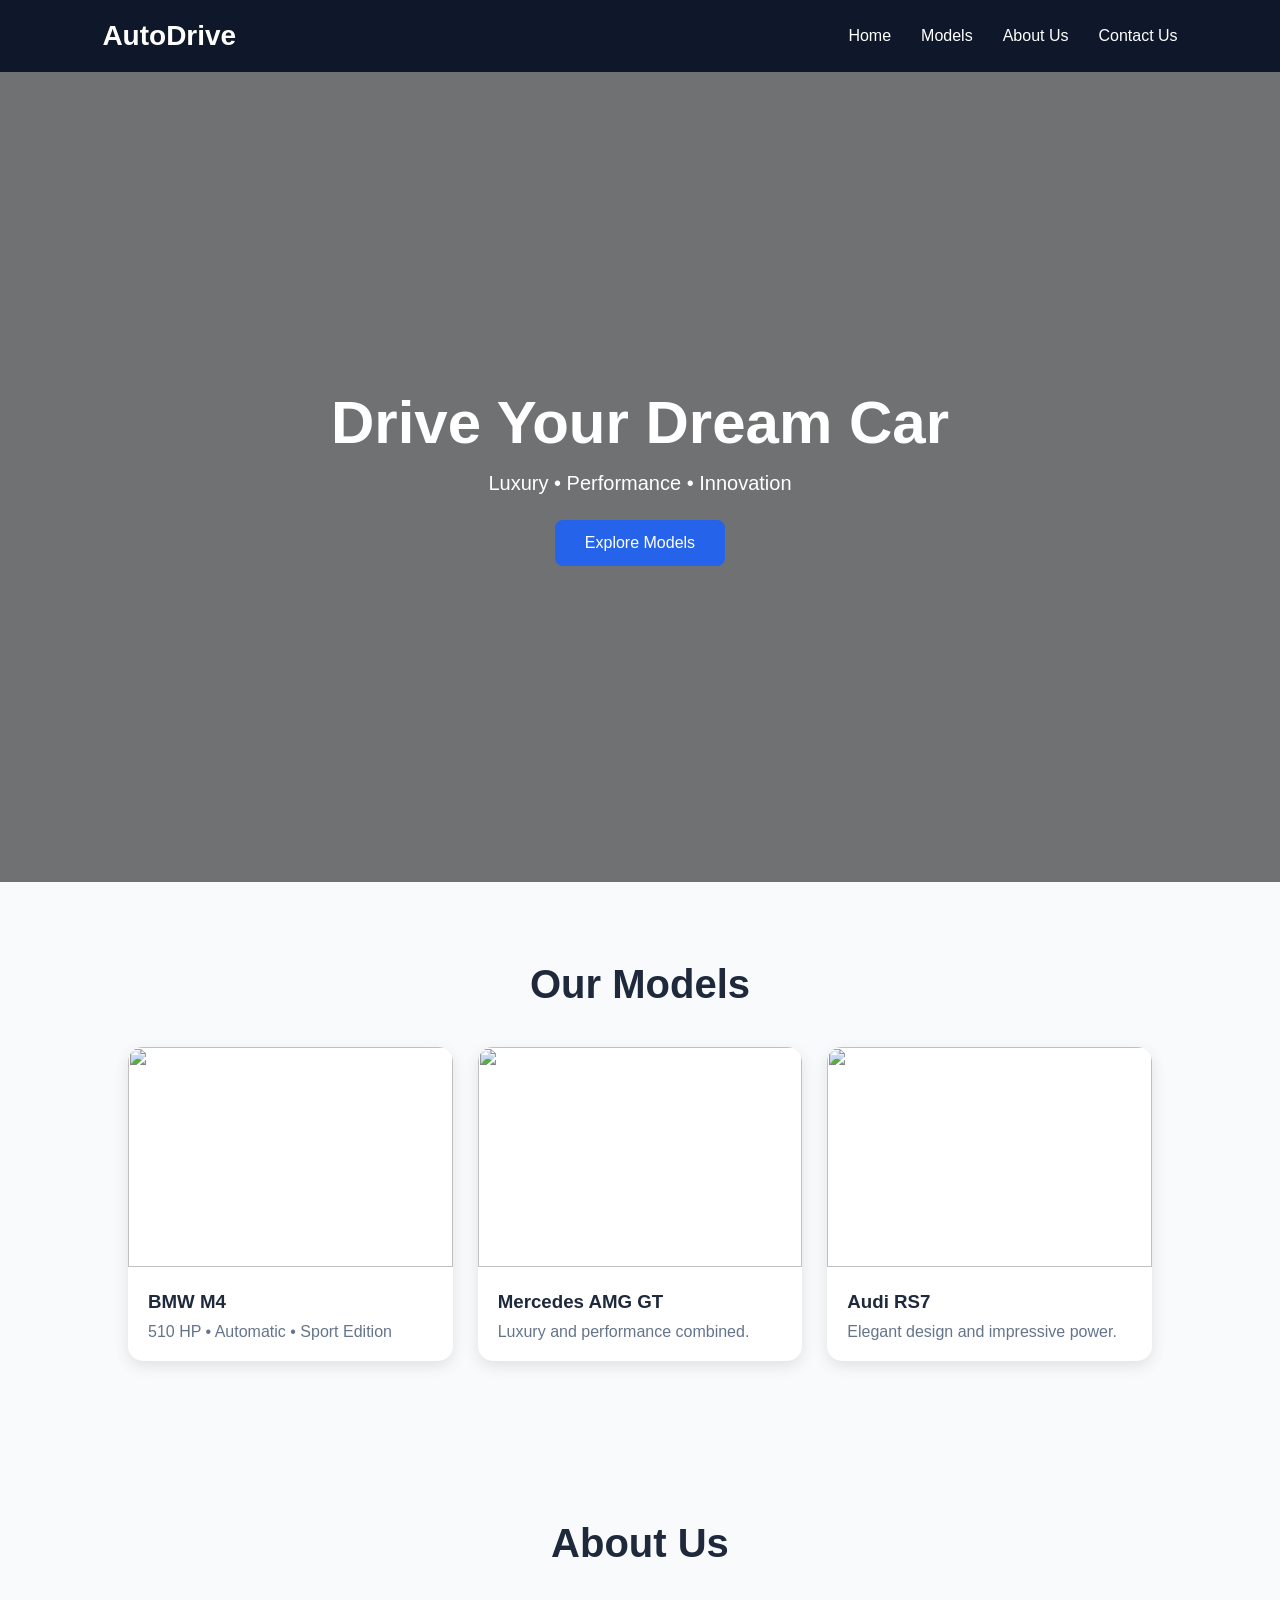
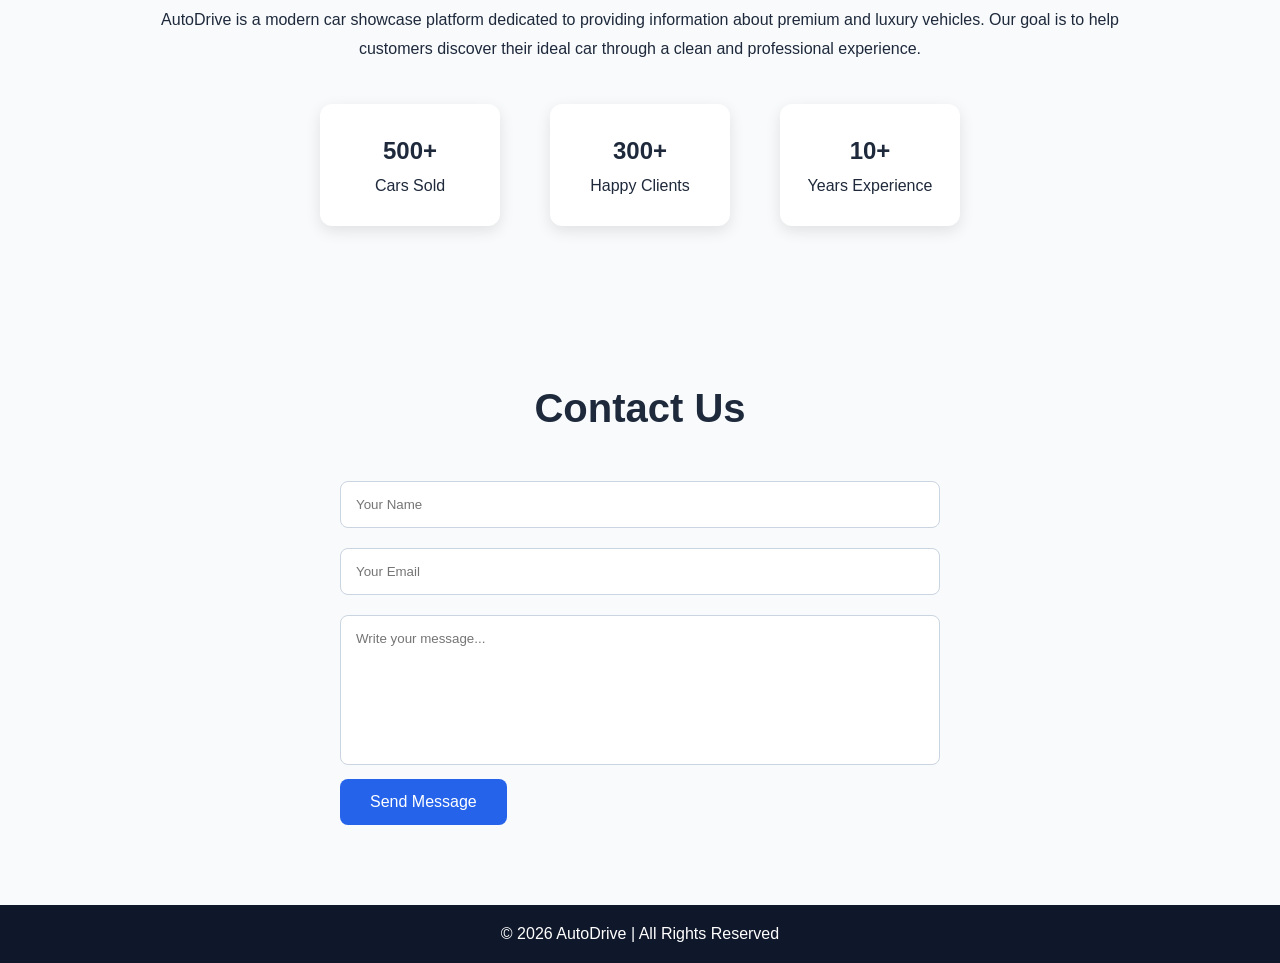
==== Enes/index.html @ 288e5d20 "Model 01" ====
<!DOCTYPE html>
<html lang="en">
<head>
<meta charset="UTF-8">
<meta name="viewport" content="width=device-width, initial-scale=1.0">
<title>AutoDrive</title>

<style>
*{
    margin:0;
    padding:0;
    box-sizing:border-box;
    font-family:Segoe UI, sans-serif;
}

html{
    scroll-behavior:smooth;
}

body{
    background:#f8fafc;
    color:#1e293b;
}

/* Navbar */
nav{
    background:#0f172a;
    padding:20px 8%;
    display:flex;
    justify-content:space-between;
    align-items:center;
    position:sticky;
    top:0;
    z-index:1000;
}

.logo{
    color:white;
    font-size:28px;
    font-weight:bold;
}

nav ul{
    display:flex;
    list-style:none;
    gap:30px;
}

nav ul li a{
    color:white;
    text-decoration:none;
    transition:.3s;
}

nav ul li a:hover{
    color:#3b82f6;
}

/* Hero */
.hero{
    height:90vh;
    background:
    linear-gradient(rgba(0,0,0,.55),
    rgba(0,0,0,.55)),
    url('https://images.unsplash.com/photo-1503376780353-7e6692767b70?w=1600');
    background-size:cover;
    background-position:center;
    display:flex;
    justify-content:center;
    align-items:center;
    text-align:center;
    color:white;
}

.hero-content h1{
    font-size:60px;
    margin-bottom:15px;
}

.hero-content p{
    font-size:20px;
    margin-bottom:25px;
}

.btn{
    background:#2563eb;
    color:white;
    padding:14px 30px;
    border:none;
    border-radius:8px;
    cursor:pointer;
    font-size:16px;
    transition:.3s;
}

.btn:hover{
    background:#1d4ed8;
}

/* Sections */
section{
    padding:80px 10%;
}

.section-title{
    text-align:center;
    margin-bottom:40px;
    font-size:40px;
}

/* Models */
.models-container{
    display:grid;
    grid-template-columns:repeat(auto-fit,minmax(250px,1fr));
    gap:25px;
}

.card{
    background:white;
    border-radius:15px;
    overflow:hidden;
    box-shadow:0 5px 15px rgba(0,0,0,.1);
    transition:.3s;
}

.card:hover{
    transform:translateY(-10px);
}

.card img{
    width:100%;
    height:220px;
    object-fit:cover;
}

.card-content{
    padding:20px;
}

.card-content h3{
    margin-bottom:10px;
}

.card-content p{
    color:#64748b;
}

/* About */
.about{
    text-align:center;
    line-height:1.8;
}

.stats{
    margin-top:40px;
    display:flex;
    justify-content:center;
    gap:50px;
    flex-wrap:wrap;
}

.stat{
    background:white;
    padding:25px;
    border-radius:12px;
    width:180px;
    box-shadow:0 5px 15px rgba(0,0,0,.1);
}

/* Contact */
.contact-form{
    max-width:600px;
    margin:auto;
}

.contact-form input,
.contact-form textarea{
    width:100%;
    padding:15px;
    margin:10px 0;
    border:1px solid #cbd5e1;
    border-radius:8px;
}

.contact-form textarea{
    resize:none;
    height:150px;
}

/* Footer */
footer{
    background:#0f172a;
    color:white;
    text-align:center;
    padding:20px;
}

/* Responsive */
@media(max-width:768px){

.hero-content h1{
    font-size:40px;
}

nav{
    flex-direction:column;
    gap:15px;
}

nav ul{
    flex-wrap:wrap;
    justify-content:center;
}
}
</style>
</head>

<body>

<nav>
    <div class="logo">AutoDrive</div>

    <ul>
        <li><a href="#home">Home</a></li>
        <li><a href="#models">Models</a></li>
        <li><a href="#about">About Us</a></li>
        <li><a href="#contact">Contact Us</a></li>
    </ul>
</nav>

<!-- HOME -->
<section class="hero" id="home">
    <div class="hero-content">
        <h1>Drive Your Dream Car</h1>
        <p>Luxury • Performance • Innovation</p>

        <button class="btn" onclick="scrollToModels()">
            Explore Models
        </button>
    </div>
</section>

<!-- MODELS -->
<section id="models">
    <h2 class="section-title">Our Models</h2>

    <div class="models-container">

        <div class="card">
            <img src="https://images.unsplash.com/photo-1555215695-3004980ad54e?w=800">
            <div class="card-content">
                <h3>BMW M4</h3>
                <p>510 HP • Automatic • Sport Edition</p>
            </div>
        </div>

        <div class="card">
            <img src="https://images.unsplash.com/photo-1617788138017-80ad40651399?w=800">
            <div class="card-content">
                <h3>Mercedes AMG GT</h3>
                <p>Luxury and performance combined.</p>
            </div>
        </div>

        <div class="card">
            <img src="https://images.unsplash.com/photo-1549399542-7e3f8b79c341?w=800">
            <div class="card-content">
                <h3>Audi RS7</h3>
                <p>Elegant design and impressive power.</p>
            </div>
        </div>

    </div>
</section>

<!-- ABOUT -->
<section id="about">
    <h2 class="section-title">About Us</h2>

    <div class="about">
        <p>
            AutoDrive is a modern car showcase platform dedicated
            to providing information about premium and luxury vehicles.
            Our goal is to help customers discover their ideal car
            through a clean and professional experience.
        </p>

        <div class="stats">

            <div class="stat">
                <h2>500+</h2>
                <p>Cars Sold</p>
            </div>

            <div class="stat">
                <h2>300+</h2>
                <p>Happy Clients</p>
            </div>

            <div class="stat">
                <h2>10+</h2>
                <p>Years Experience</p>
            </div>

        </div>
    </div>
</section>

<!-- CONTACT -->
<section id="contact">
    <h2 class="section-title">Contact Us</h2>

    <div class="contact-form">

        <input type="text" id="name" placeholder="Your Name">

        <input type="email" id="email" placeholder="Your Email">

        <textarea id="message"
        placeholder="Write your message..."></textarea>

        <button class="btn" onclick="sendMessage()">
            Send Message
        </button>

    </div>
</section>

<footer>
    <p>© 2026 AutoDrive | All Rights Reserved</p>
</footer>

<script>

function scrollToModels(){
    document.getElementById("models")
    .scrollIntoView({behavior:"smooth"});
}

function sendMessage(){

    let name =
    document.getElementById("name").value;

    let email =
    document.getElementById("email").value;

    let message =
    document.getElementById("message").value;

    if(name === "" || email === "" || message === ""){
        alert("Please fill in all fields.");
        return;
    }

    alert("Thank you " + name + "! Your message has been sent.");

    document.getElementById("name").value = "";
    document.getElementById("email").value = "";
    document.getElementById("message").value = "";
}

</script>

</body>
</html>
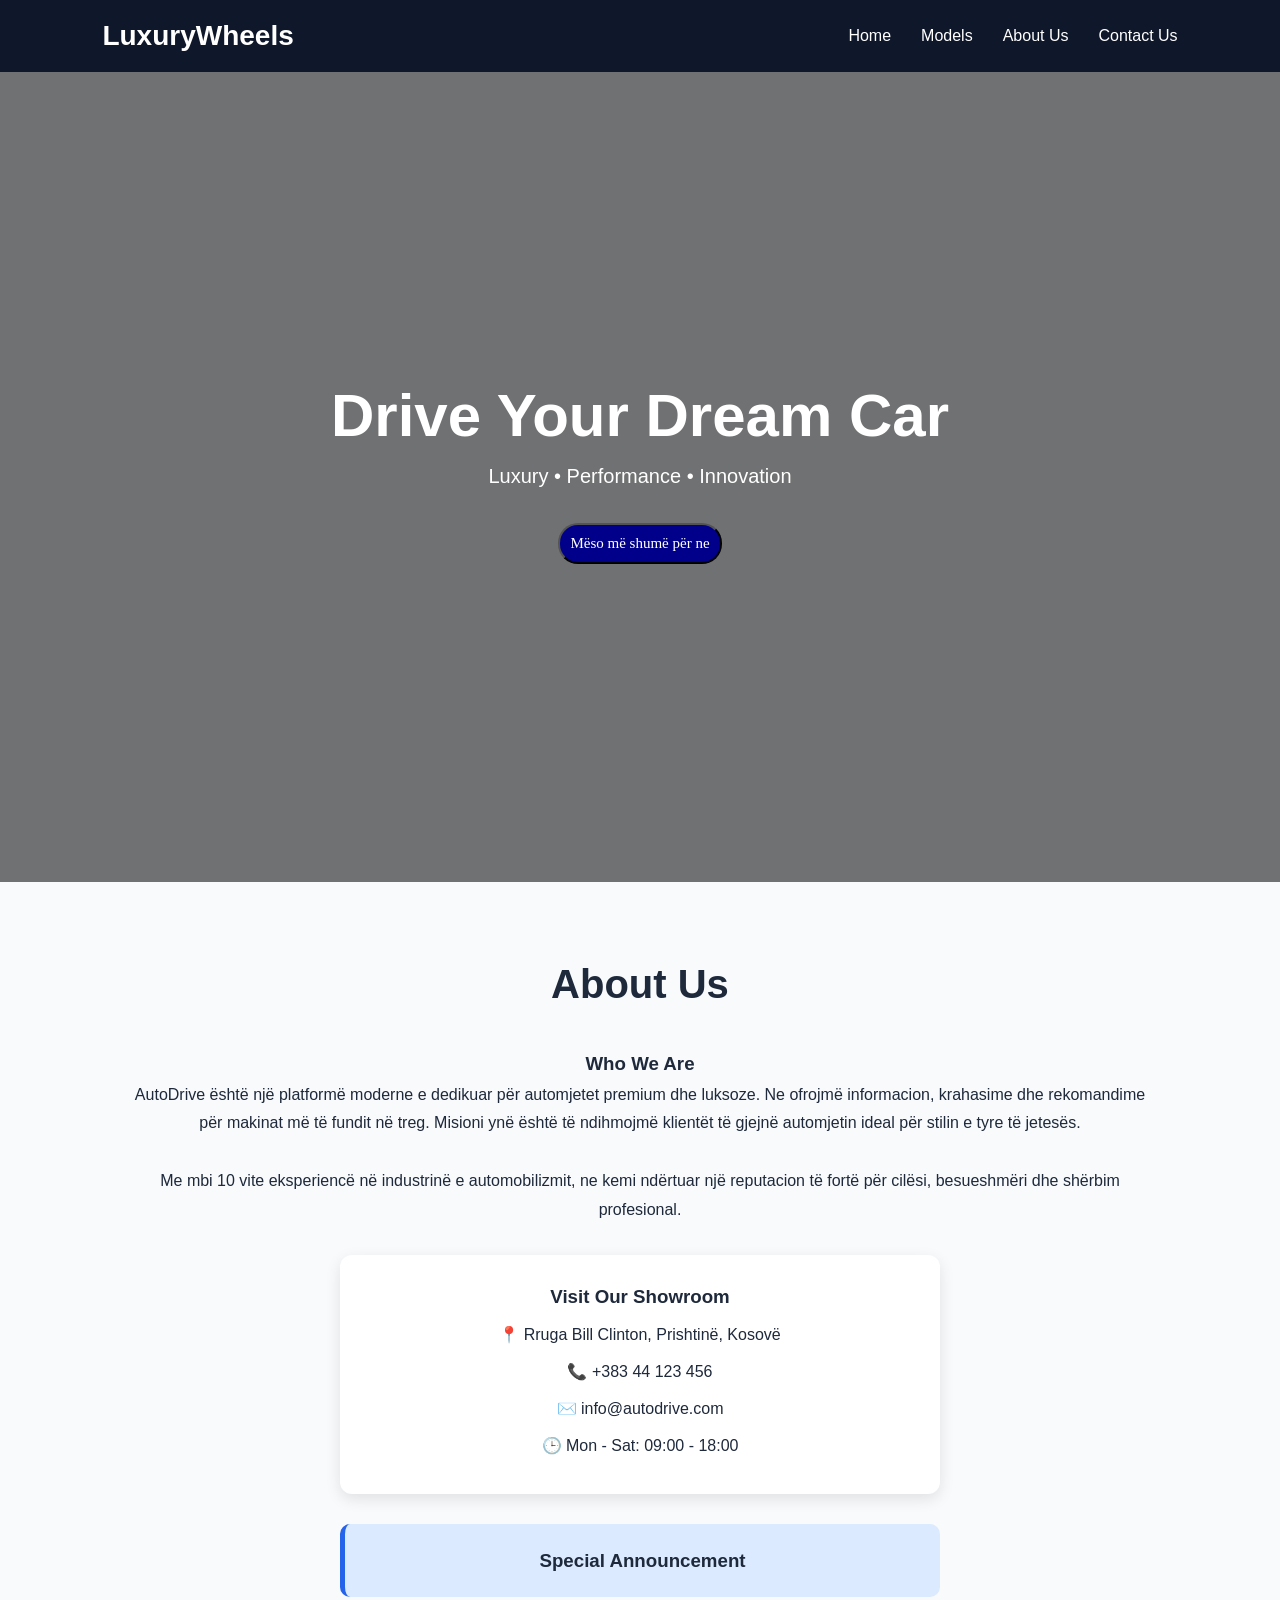
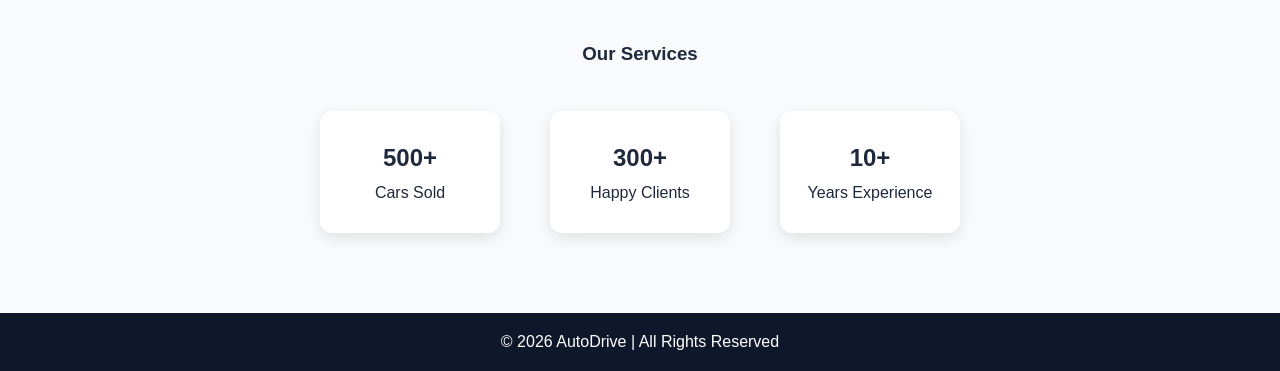
==== commit 1de513ef: "Final Project 02" ====
--- a/Enes/index.html
+++ b/Enes/index.html
@@ -3,222 +3,16 @@
 <head>
 <meta charset="UTF-8">
 <meta name="viewport" content="width=device-width, initial-scale=1.0">
+<link rel="stylesheet" href="style.css">
 <title>AutoDrive</title>
 
-<style>
-*{
-    margin:0;
-    padding:0;
-    box-sizing:border-box;
-    font-family:Segoe UI, sans-serif;
-}
 
-html{
-    scroll-behavior:smooth;
-}
-
-body{
-    background:#f8fafc;
-    color:#1e293b;
-}
-
-/* Navbar */
-nav{
-    background:#0f172a;
-    padding:20px 8%;
-    display:flex;
-    justify-content:space-between;
-    align-items:center;
-    position:sticky;
-    top:0;
-    z-index:1000;
-}
-
-.logo{
-    color:white;
-    font-size:28px;
-    font-weight:bold;
-}
-
-nav ul{
-    display:flex;
-    list-style:none;
-    gap:30px;
-}
-
-nav ul li a{
-    color:white;
-    text-decoration:none;
-    transition:.3s;
-}
-
-nav ul li a:hover{
-    color:#3b82f6;
-}
-
-/* Hero */
-.hero{
-    height:90vh;
-    background:
-    linear-gradient(rgba(0,0,0,.55),
-    rgba(0,0,0,.55)),
-    url('https://images.unsplash.com/photo-1503376780353-7e6692767b70?w=1600');
-    background-size:cover;
-    background-position:center;
-    display:flex;
-    justify-content:center;
-    align-items:center;
-    text-align:center;
-    color:white;
-}
-
-.hero-content h1{
-    font-size:60px;
-    margin-bottom:15px;
-}
-
-.hero-content p{
-    font-size:20px;
-    margin-bottom:25px;
-}
-
-.btn{
-    background:#2563eb;
-    color:white;
-    padding:14px 30px;
-    border:none;
-    border-radius:8px;
-    cursor:pointer;
-    font-size:16px;
-    transition:.3s;
-}
-
-.btn:hover{
-    background:#1d4ed8;
-}
-
-/* Sections */
-section{
-    padding:80px 10%;
-}
-
-.section-title{
-    text-align:center;
-    margin-bottom:40px;
-    font-size:40px;
-}
-
-/* Models */
-.models-container{
-    display:grid;
-    grid-template-columns:repeat(auto-fit,minmax(250px,1fr));
-    gap:25px;
-}
-
-.card{
-    background:white;
-    border-radius:15px;
-    overflow:hidden;
-    box-shadow:0 5px 15px rgba(0,0,0,.1);
-    transition:.3s;
-}
-
-.card:hover{
-    transform:translateY(-10px);
-}
-
-.card img{
-    width:100%;
-    height:220px;
-    object-fit:cover;
-}
-
-.card-content{
-    padding:20px;
-}
-
-.card-content h3{
-    margin-bottom:10px;
-}
-
-.card-content p{
-    color:#64748b;
-}
-
-/* About */
-.about{
-    text-align:center;
-    line-height:1.8;
-}
-
-.stats{
-    margin-top:40px;
-    display:flex;
-    justify-content:center;
-    gap:50px;
-    flex-wrap:wrap;
-}
-
-.stat{
-    background:white;
-    padding:25px;
-    border-radius:12px;
-    width:180px;
-    box-shadow:0 5px 15px rgba(0,0,0,.1);
-}
-
-/* Contact */
-.contact-form{
-    max-width:600px;
-    margin:auto;
-}
-
-.contact-form input,
-.contact-form textarea{
-    width:100%;
-    padding:15px;
-    margin:10px 0;
-    border:1px solid #cbd5e1;
-    border-radius:8px;
-}
-
-.contact-form textarea{
-    resize:none;
-    height:150px;
-}
-
-/* Footer */
-footer{
-    background:#0f172a;
-    color:white;
-    text-align:center;
-    padding:20px;
-}
-
-/* Responsive */
-@media(max-width:768px){
-
-.hero-content h1{
-    font-size:40px;
-}
-
-nav{
-    flex-direction:column;
-    gap:15px;
-}
-
-nav ul{
-    flex-wrap:wrap;
-    justify-content:center;
-}
-}
-</style>
 </head>
 
 <body>
 
-<nav>
-    <div class="logo">AutoDrive</div>
+    <nav>
+    <div class="logo">LuxuryWheels</div>
 
     <ul>
         <li><a href="#home">Home</a></li>
@@ -228,62 +22,56 @@
     </ul>
 </nav>
 
-<!-- HOME -->
-<section class="hero" id="home">
+    <section class="hero" id="home">
     <div class="hero-content">
         <h1>Drive Your Dream Car</h1>
         <p>Luxury • Performance • Innovation</p>
 
-        <button class="btn" onclick="scrollToModels()">
-            Explore Models
+        <button onclick="alert('Mirësevini në LuxuryWheels, ku pasioni për makinat dhe luksi bëhen bashkë për tju ofruar një eksperiencë unike udhëtimi. Website-i ynë është porta juaj drejt një bote me automjete ekskluzive, të përzgjedhja me kujdes për të përmbushur standardet më të larta të performancës, elegancës dhe sigurisë. Pavarësisht nëse jeni duke kërkuar një makinë sportive me fuqi maksimale, një sedan elegant për udhëtime biznesi, apo një SUV luksoz për familjen tuaj, në LuxuryWheels do të gjeni mjetin ideal që pasqyron stilin dhe personalitetin tuaj. Eksploroni gamën tonë të gjerë dhe lejona tju ndihmojmë të ktheni makinën e ëndrrave tuaja në realitet.')">
+            Mëso më shumë për ne
         </button>
     </div>
-</section>
+    </section>
+    
 
-<!-- MODELS -->
-<section id="models">
-    <h2 class="section-title">Our Models</h2>
-
-    <div class="models-container">
-
-        <div class="card">
-            <img src="https://images.unsplash.com/photo-1555215695-3004980ad54e?w=800">
-            <div class="card-content">
-                <h3>BMW M4</h3>
-                <p>510 HP • Automatic • Sport Edition</p>
-            </div>
-        </div>
-
-        <div class="card">
-            <img src="https://images.unsplash.com/photo-1617788138017-80ad40651399?w=800">
-            <div class="card-content">
-                <h3>Mercedes AMG GT</h3>
-                <p>Luxury and performance combined.</p>
-            </div>
-        </div>
-
-        <div class="card">
-            <img src="https://images.unsplash.com/photo-1549399542-7e3f8b79c341?w=800">
-            <div class="card-content">
-                <h3>Audi RS7</h3>
-                <p>Elegant design and impressive power.</p>
-            </div>
-        </div>
-
-    </div>
-</section>
-
-<!-- ABOUT -->
-<section id="about">
+    <section id="about">
     <h2 class="section-title">About Us</h2>
 
     <div class="about">
+
+        <h3>Who We Are</h3>
+
         <p>
-            AutoDrive is a modern car showcase platform dedicated
-            to providing information about premium and luxury vehicles.
-            Our goal is to help customers discover their ideal car
-            through a clean and professional experience.
+            AutoDrive është një platformë moderne e dedikuar për
+            automjetet premium dhe luksoze. Ne ofrojmë informacion,
+            krahasime dhe rekomandime për makinat më të fundit në treg.
+            Misioni ynë është të ndihmojmë klientët të gjejnë automjetin
+            ideal për stilin e tyre të jetesës.
         </p>
+
+        <br>
+
+        <p>
+            Me mbi 10 vite eksperiencë në industrinë e automobilizmit,
+            ne kemi ndërtuar një reputacion të fortë për cilësi,
+            besueshmëri dhe shërbim profesional.
+        </p>
+
+        <div class="address-box">
+            <h3>Visit Our Showroom</h3>
+            <p>📍 Rruga Bill Clinton, Prishtinë, Kosovë</p>
+            <p>📞 +383 44 123 456</p>
+            <p>✉️ info@autodrive.com</p>
+            <p>🕒 Mon - Sat: 09:00 - 18:00</p>
+        </div>
+
+        <div class="announcement">
+            <h3>Special Announcement</h3>
+            <p id="offerText"></p>
+        </div>
+
+        <h3 style="margin-top:40px;">Our Services</h3>
+        <ul id="servicesList"></ul>
 
         <div class="stats">
 
@@ -303,25 +91,6 @@
             </div>
 
         </div>
-    </div>
-</section>
-
-<!-- CONTACT -->
-<section id="contact">
-    <h2 class="section-title">Contact Us</h2>
-
-    <div class="contact-form">
-
-        <input type="text" id="name" placeholder="Your Name">
-
-        <input type="email" id="email" placeholder="Your Email">
-
-        <textarea id="message"
-        placeholder="Write your message..."></textarea>
-
-        <button class="btn" onclick="sendMessage()">
-            Send Message
-        </button>
 
     </div>
 </section>
@@ -330,37 +99,6 @@
     <p>© 2026 AutoDrive | All Rights Reserved</p>
 </footer>
 
-<script>
-
-function scrollToModels(){
-    document.getElementById("models")
-    .scrollIntoView({behavior:"smooth"});
-}
-
-function sendMessage(){
-
-    let name =
-    document.getElementById("name").value;
-
-    let email =
-    document.getElementById("email").value;
-
-    let message =
-    document.getElementById("message").value;
-
-    if(name === "" || email === "" || message === ""){
-        alert("Please fill in all fields.");
-        return;
-    }
-
-    alert("Thank you " + name + "! Your message has been sent.");
-
-    document.getElementById("name").value = "";
-    document.getElementById("email").value = "";
-    document.getElementById("message").value = "";
-}
-
-</script>
 
 </body>
 </html>
--- a/Enes/style.css
+++ b/Enes/style.css
@@ -0,0 +1,188 @@
+*{
+    margin:0;
+    padding:0;
+    box-sizing:border-box;
+    font-family:Segoe UI, sans-serif;
+}
+
+html{
+    scroll-behavior:smooth;
+}
+
+body{
+    background:#f8fafc;
+    color:#1e293b;
+}
+
+nav{
+    background:#0f172a;
+    padding:20px 8%;
+    display:flex;
+    justify-content:space-between;
+    align-items:center;
+    position:sticky;
+    top:0;
+    z-index:1000;
+}
+
+.logo{
+    color:white;
+    font-size:28px;
+    font-weight:bold;
+}
+
+nav ul{
+    display:flex;
+    list-style:none;
+    gap:30px;
+}
+
+nav ul li a{
+    color:white;
+    text-decoration:none;
+    transition:.3s;
+}
+
+nav ul li a:hover{
+    color:#3b82f6;
+}
+
+/* Hero */
+.hero{
+    height:90vh;
+    background:
+    linear-gradient(rgba(0,0,0,.55),
+    rgba(0,0,0,.55)),
+    url('https://images.unsplash.com/photo-1503376780353-7e6692767b70?w=1600');
+    background-size:cover;
+    background-position:center;
+    display:flex;
+    justify-content:center;
+    align-items:center;
+    text-align:center;
+    color:white;
+}
+
+.hero-content h1{
+    font-size:60px;
+    margin-bottom:15px;
+}
+
+.hero-content p{
+    font-size:20px;
+    margin-bottom:25px;
+}
+
+
+
+section{
+    padding:80px 10%;
+}
+
+.section-title{
+    text-align:center;
+    margin-bottom:40px;
+    font-size:40px;
+}
+
+button{
+    padding: 10px;
+    margin: 10px;
+    font-size: 15px;
+    font-family: cursive;
+    color: white;
+    background-color: darkblue;
+    border-radius: 20px;
+}
+button:hover{
+    color: darkblue;
+    background-color: white;
+    border-radius: 20px;
+}
+
+
+
+.about{
+    text-align:center;
+    line-height:1.8;
+}
+
+.stats{
+    margin-top:40px;
+    display:flex;
+    justify-content:center;
+    gap:50px;
+    flex-wrap:wrap;
+}
+
+.stat{
+    background:white;
+    padding:25px;
+    border-radius:12px;
+    width:180px;
+    box-shadow:0 5px 15px rgba(0,0,0,.1);
+}
+
+
+
+footer{
+    background:#0f172a;
+    color:white;
+    text-align:center;
+    padding:20px;
+}
+
+
+@media(max-width:768px){
+
+.hero-content h1{
+    font-size:40px;
+}
+
+nav{
+    flex-direction:column;
+    gap:15px;
+}
+
+nav ul{
+    flex-wrap:wrap;
+    justify-content:center;
+}
+}
+
+.address-box{
+    background:white;
+    padding:25px;
+    margin:30px auto;
+    max-width:600px;
+    border-radius:12px;
+    box-shadow:0 5px 15px rgba(0,0,0,.1);
+}
+
+.address-box p{
+    margin:8px 0;
+}
+
+.announcement{
+    background:#dbeafe;
+    padding:20px;
+    margin:30px auto;
+    max-width:600px;
+    border-left:5px solid #2563eb;
+    border-radius:10px;
+}
+
+#servicesList{
+    list-style:none;
+    margin-top:20px;
+}
+
+#servicesList li{
+    background:white;
+    padding:15px;
+    margin:10px auto;
+    max-width:500px;
+    border-radius:8px;
+    box-shadow:0 3px 10px rgba(0,0,0,.08);
+}
+
